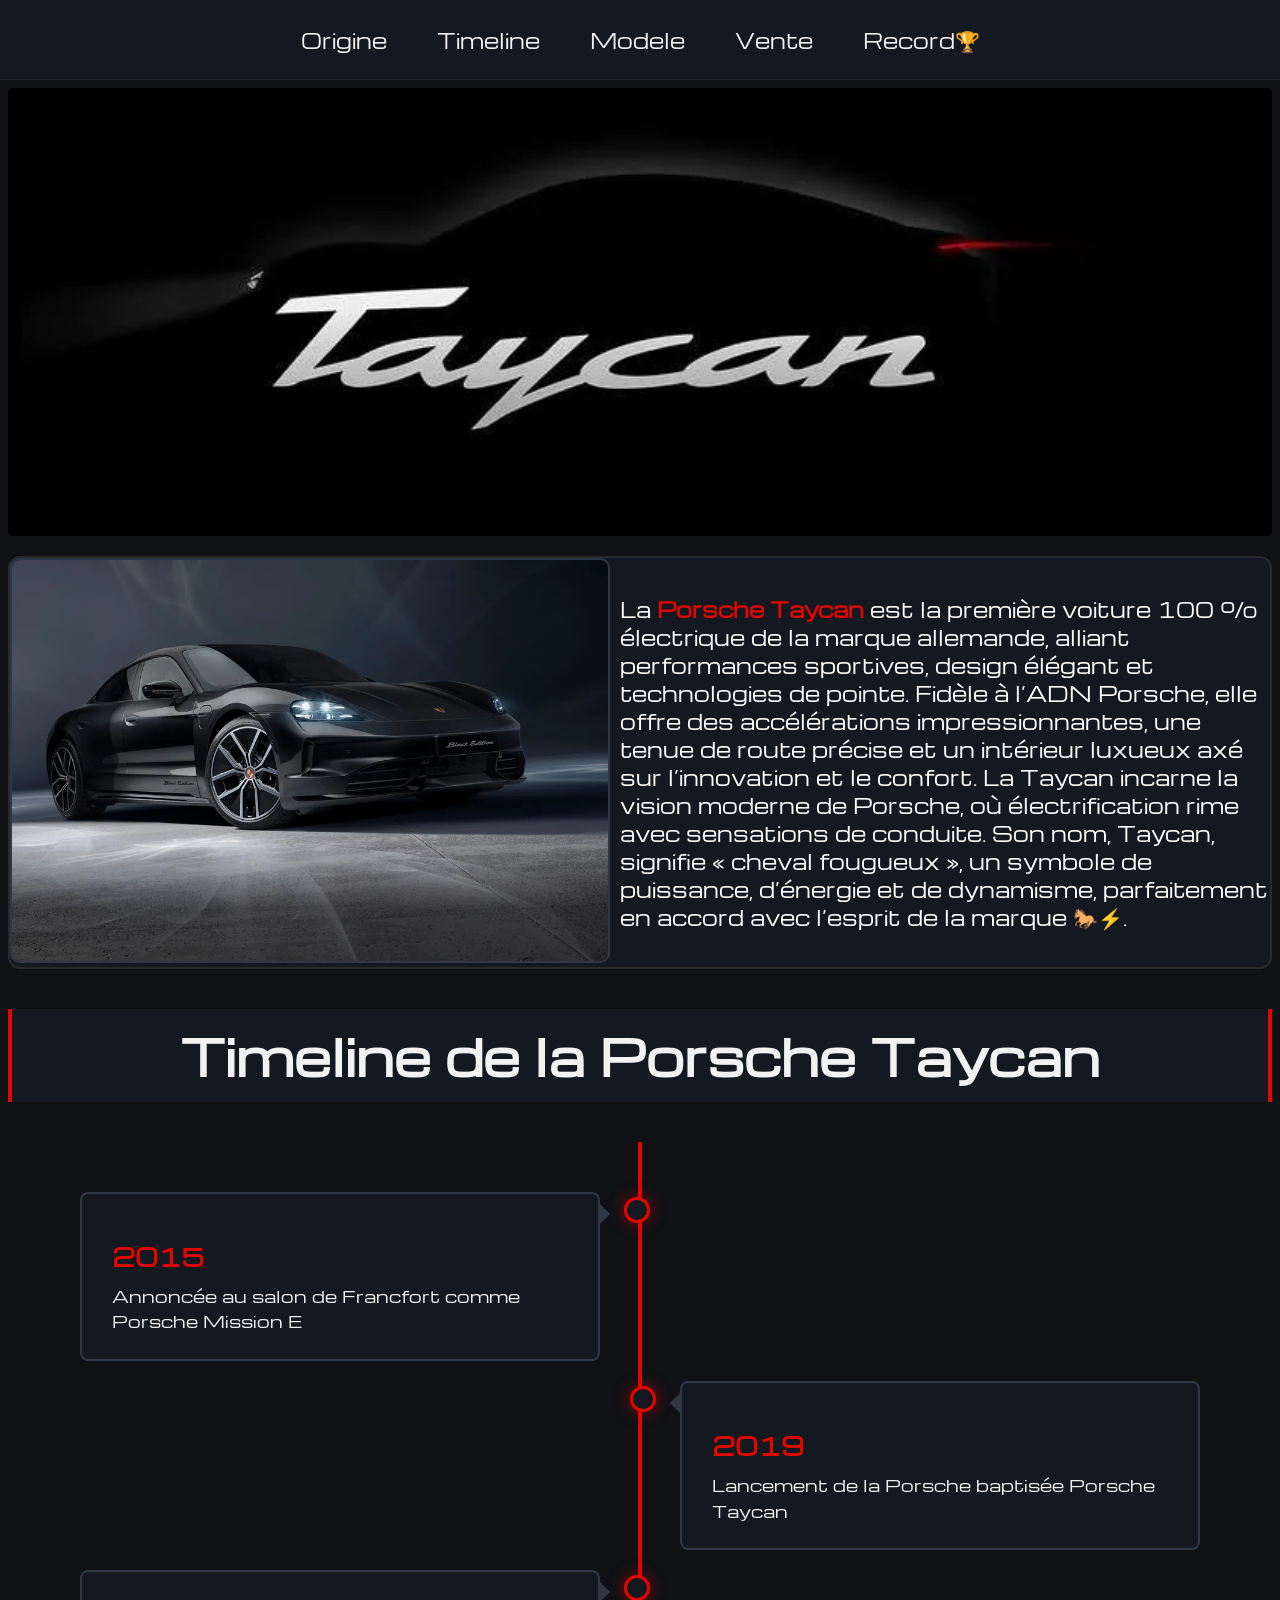
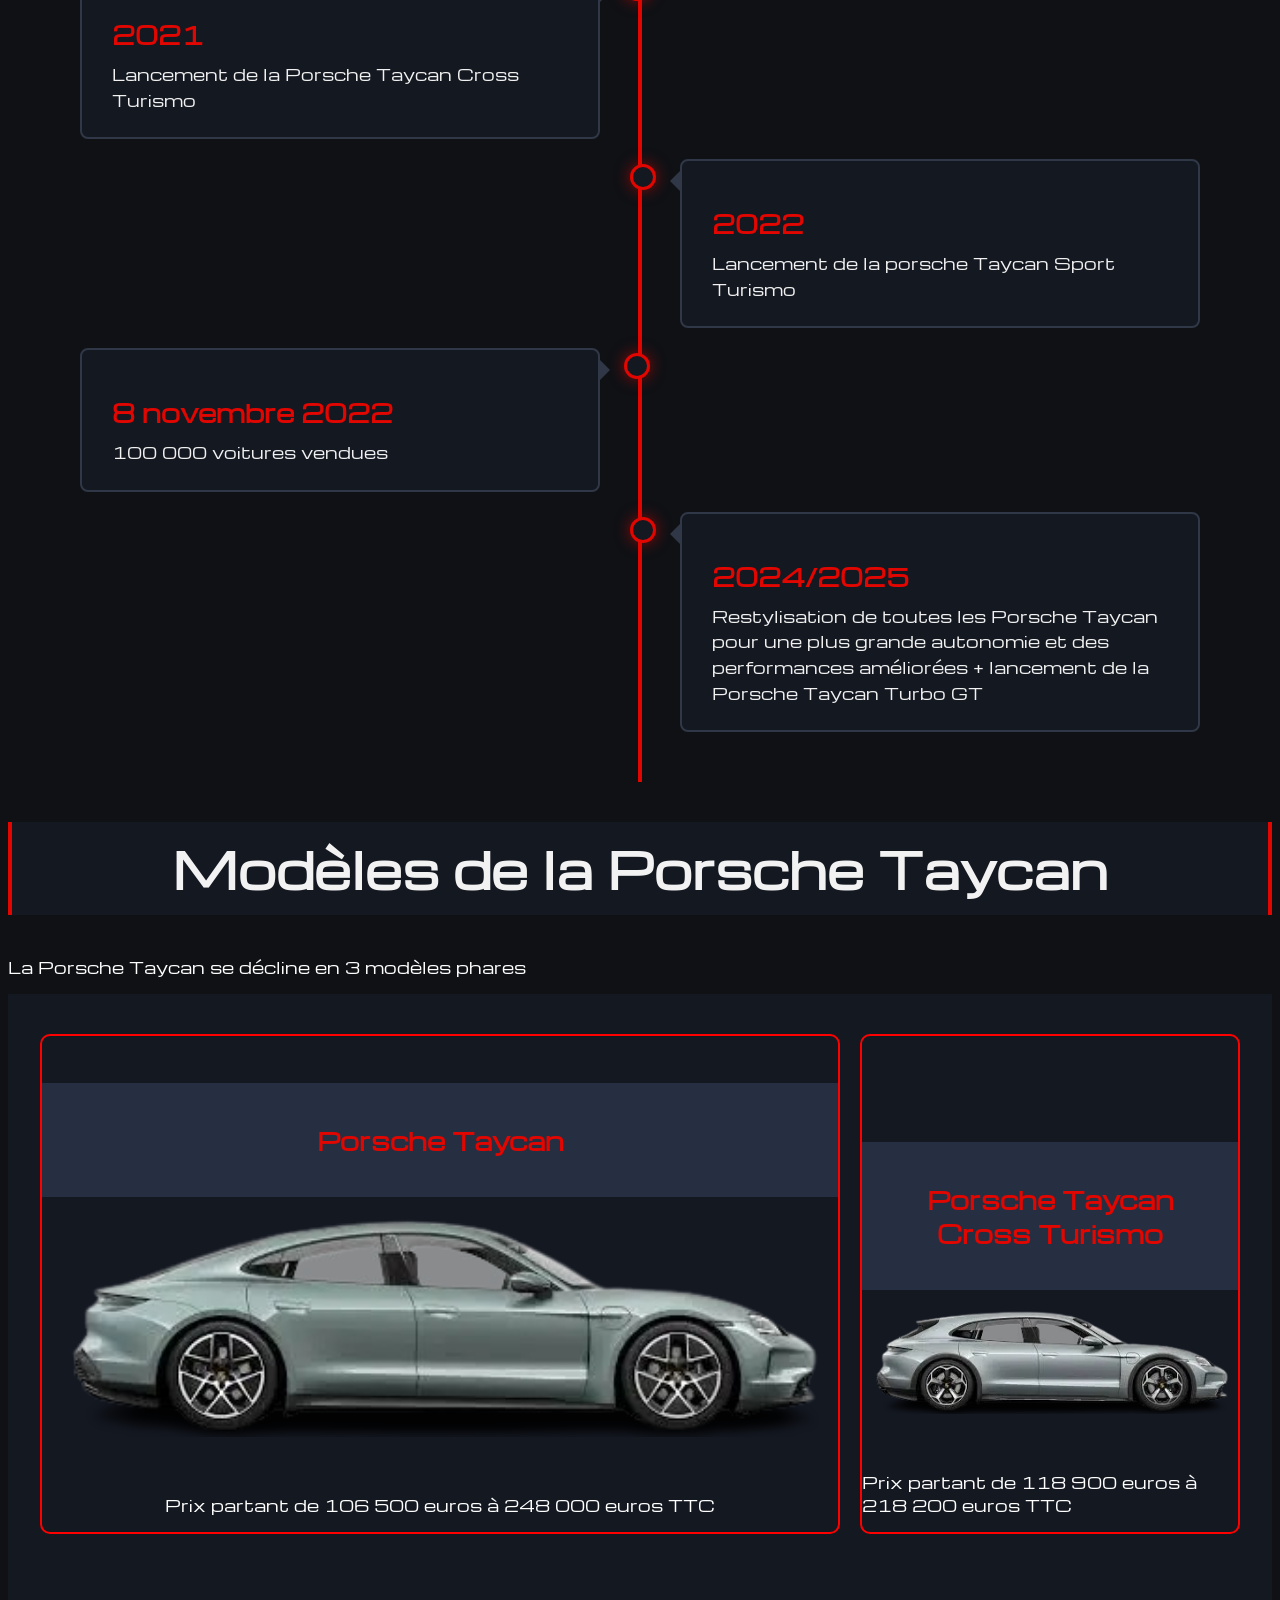
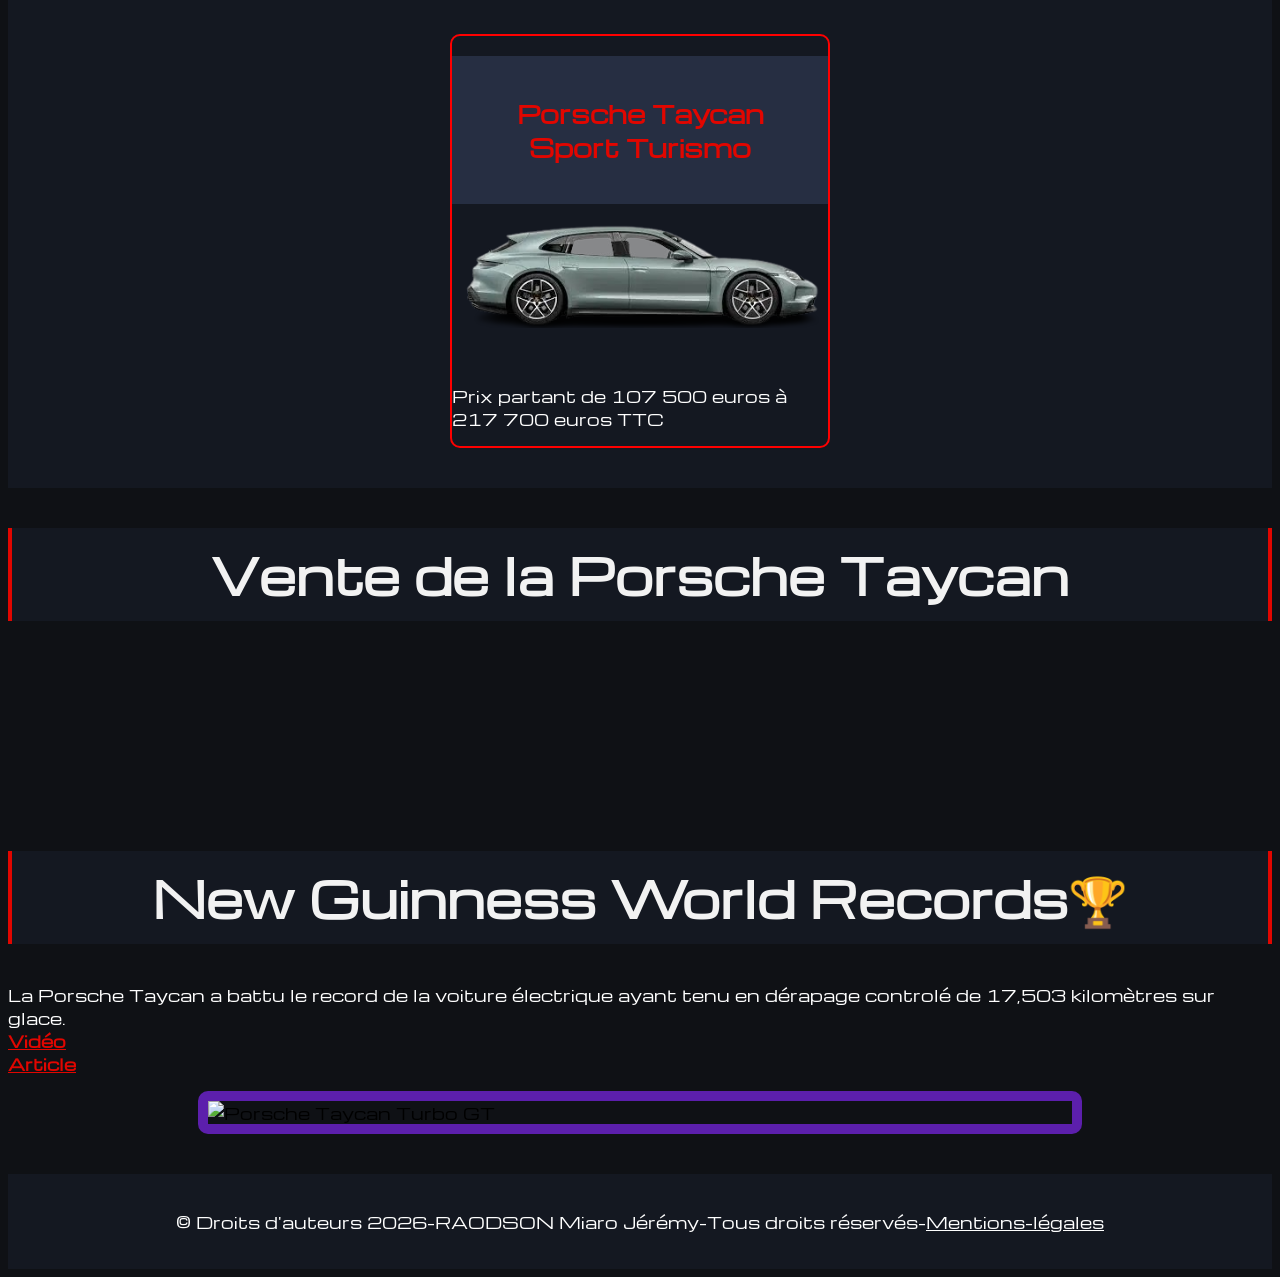
==== index.html @ 04454518 "Ajout index.html et dossiers" ====
<!DOCTYPE html>
<html lang="fr">
<head>
    <meta charset="UTF-8">
    <meta name="viewport" content="width=device-width, initial-scale=1.0">
    <link rel="preconnect" href="https://fonts.googleapis.com">
    <link rel="preconnect" href="https://fonts.gstatic.com" crossorigin>
    <link href="https://fonts.googleapis.com/css2?family=Michroma&display=swap" rel="stylesheet">
    <link rel="stylesheet" href="css/index.css">
    
    <title>Porsche Taycan</title>
</head>
<body>
    <nav>

        <ul>
            <li><a href="#histoire">Origine</a></li>
            <li><a href="#timeline-section">Timeline</a></li>
            <li><a href="#modeles-section" >Modele</a></li>
            <li><a href="#vente-section" > Vente</a></li>
            <li><a href="#records-section"> Record🏆</a></li> 
        </ul>
        <img src="img/menu.svg " class="menu-hamburger" alt="Menu hamburger">
    </nav>

    <header>
        
    </header>

    <section id="histoire">
        <div class="block">
            <div class="image-gauche">
                <img class="image" src="img/Black_edition.webp" alt="Porsche Taycan" title="Porsche Taycan Black Edition">

            </div>
            <div class="paragraphe-droite">
                <p class="paragraphe"> La <span class="taycan">Porsche Taycan</span> est la première voiture 100 % électrique de la marque allemande, alliant performances sportives, design élégant et technologies de pointe. Fidèle à l’ADN Porsche, elle offre des accélérations impressionnantes, une tenue de route précise et un intérieur luxueux axé sur l’innovation et le confort. La Taycan incarne la vision moderne de Porsche, où électrification rime avec sensations de conduite. Son nom, Taycan, signifie « cheval fougueux », un symbole de puissance, d’énergie et de dynamisme, parfaitement en accord avec l’esprit de la marque 🐎⚡.</p>
            </div>
        </div>
    </section>
    <section id="timeline-section">
        <h1 class="Timeline">Timeline de la Porsche Taycan</h1>
        
        <div class="timeline">
            <div class="container-gauche">
                <div class="content">
                    <h2>2015</h2>
                    <p> Annoncée au salon de Francfort comme Porsche Mission E </p>
                </div>
            </div>
            
            <div class="container-droite">
                <div class="content">
                    <h2>2019</h2>
                    <p>Lancement de la Porsche baptisée Porsche Taycan</p>
                </div>
            </div>
            
            <div class="container-gauche">
                <div class="content">
                    <h2>2021</h2>
                    <p>Lancement de la Porsche Taycan Cross Turismo</p>
                </div>
            </div>
            
            <div class="container-droite">
                <div class="content">
                    <h2>2022</h2>
                    <p>Lancement de la porsche Taycan Sport Turismo</p>
                </div>
            </div>
            
            <div class="container-gauche">
                <div class="content">
                    <h2>8 novembre 2022 </h2>
                    <p> 100 000 voitures vendues</p>
                </div>
            </div>
            
            <div class="container-droite">
                <div class="content">
                    <h2>2024/2025</h2>
                    <p> Restylisation de toutes les Porsche Taycan pour une plus grande autonomie et des performances améliorées + lancement de la Porsche Taycan Turbo GT</p>
                </div>
            </div>
            
            <div style="clear: both;"></div>
        
        </div>
    </section>

    <section id="modeles-section">
        <h1 class="Modele">Modèles de la Porsche Taycan</h1>
        <p class="voiture"> La Porsche Taycan se décline en 3 modèles phares</p>
        
        <div class="Modeles">
            <div class="Modeles-1">
                <div class="Titre-modeles">
                    <h2 class="sous-titre"> Porsche Taycan</h2>
                </div>
                
                <div class="Image-modeles">
                    <a href="https://www.porsche.com/france/models/taycan/taycan-models/taycan/" target="_blank"><img class="Image-modeles" src="img/berline.webp" alt="Porsche Taycan" title="Porsche Taycan" ></a>
                </div>
                <div class="paragraphe-modeles">
                    <p class="prix">  Prix  partant de 106 500 euros  à 248 000 euros  TTC</p>
                </div>
            </div>
            
            <div class="Modeles-2">
                <div class="Titre-modeles">
                    <h2 class="sous-titre"> Porsche Taycan Cross Turismo</h2>
                </div>
                <div class="Image-modeles">
                    <a href="https://www.porsche.com/france/models/taycan/taycan-cross-turismo-models/taycan-4-cross-turismo/" target="_blank"><img class="image-modeles" src="img/4s-cross-turismo.webp" alt="Porsche Taycan 4S Cross Turismo" title="Porsche Taycan 4S Cross Turismo"></a>
                </div>
                <div class="paragraphe-modeles">
                    <p class="prix"> Prix  partant de 118 900 euros à 218 200 euros TTC </p>
                </div>
            </div>
            <div class="Modeles-3">
                <div class="Titre-modeles">
                    <h2 class="sous-titre"> Porsche Taycan Sport Turismo</h2>  
                </div>
                <div class="Image-modeles">
                     <a href="https://www.porsche.com/france/models/taycan/taycan-sport-turismo-models/taycan-sport-turismo/" target="_blank"><img class="image-modeles" src="img/porsche-taycan-sport-turismo-.webp" alt="Porsche Taycan Sport Turismo" title="Porsche Taycan Sport Turismo"></a>
                    </div>
                    <div class="paragraphe-modeles">
                        <p class="prix">  Prix  partant de 107 500 euros à 217 700 euros TTC</p>
                    </div>
                </div>
            </div>
        </div>
    </section>
    
    <section id="vente-section">
        <h1 class="vente"> Vente de la Porsche Taycan</h1>
        <canvas id="barCanvas" aria-label="chart" role="img"></canvas>
        <script src="https://cdnjs.cloudflare.com/ajax/libs/Chart.js/3.7.1/chart.min.js"></script>
        <script src="js/taycan.js"></script>
    </section>


    <section id="records-section">
        <h1 class="record"> New Guinness World Records🏆</h1>
        <p class="exploit"> La Porsche Taycan a battu le record de la voiture électrique ayant tenu en dérapage controlé de 17,503 kilomètres sur glace. <br> <a class="video" href="https://www.youtube.com/watch?v=a9Fo43xPLoI" target="_blank">  Vidéo </a> <br> <a  class="article" href="https://newsroom.porsche.com/fr/ppdb/2025/01/17-kilometres-de-derapage-ininterrompu-sur-la-glace--un-nouvel-exploit-homologue-guinness-world-records-pour-le-porsche-taycan-38501.html" target="_blank">Article</a></p>
        <img class="GT" src="img/GT.gif" alt="Porsche Taycan Turbo GT" title="Porsche Taycan Turbo GT">

    </section>

    <script src="js/menu.js"></script>

    
    <footer>
        <p class="mentions">&copy; Droits d'auteurs 2026-RAODSON Miaro Jérémy-Tous droits réservés-<a class="legales" href="page/Mentions-legales.html">Mentions-légales</a></p>
    </footer>




        


    

   

  

    
    
        
        
    
    
    
</body>
</html>
---- css/index.css ----
*{
    
    padding: 0;
    list-style: none;
    text-decoration: none;
    box-sizing: border-box;
}

html{
    scroll-behavior: smooth;
}

body{
    background-color: #0F1115;
    font-family: 'Michroma', sans-serif;
    padding-top: 80px; 
}

nav{
    display: flex;
    position: fixed;
    width: 100%;
    flex-direction: row;
    justify-content: center;
    align-items: center;
    max-width: 100%;
    height: 80px;
    background-color:  #141821;
    border-bottom: 1px solid rgba(255, 255, 255, 0.06);
    top: 0;
    left: 0;
    z-index: 1000;
    /* 🎬 Animation */
    animation: slideDown 0.6s ease-out;
}

@keyframes slideDown {
    from {
        transform: translateY(-100%);
        opacity: 0;
    }
    to {
        transform: translateY(0);
        opacity: 1;
    }
}




nav ul{
    display: flex;
    flex-direction: row;
    gap: 50px;
}

nav ul li a{
    color:#F1F1F1;
    font-size: 20px;
    /* 🎬 Animation */
    position: relative;
    transition: color 0.3s ease;
}

/* Effet soulignement animé */
nav ul li a::after {
    content: '';
    position: absolute;
    bottom: -5px;
    left: 0;
    width: 0;
    height: 2px;
    background-color: #E10600;
    transition: width 0.3s ease;
}

nav ul li a:hover::after {
    width: 100%;
}

nav ul li a:hover {
    color: #E10600;
}



nav .menu-hamburger{
    display: none;
}

header{
    background-image: url(../img/taycan.webp);
    height: 35vw;
    max-width: 100%;
    width: 100%;
    background-repeat: no-repeat;
    background-position: center;
    background-size: cover;
    border-radius: 5px;
    /* 🎬 Animation */
    animation: zoomIn 1.2s ease-out;
}

@keyframes zoomIn {
    from {
        transform: scale(1.1);
        opacity: 0;
    }
    to {
        transform: scale(1);
        opacity: 1;
    }
}

.taycan{
    color: #E10600;
    font-weight: bold;
}

.block{
    display: flex;
    gap: 10px;
    justify-content: center;
    width: 100%;
    max-width: 100%;
    height: 50%;
    max-height: 75%;
    background-color: #141821;
    border: 2px solid #2a2a2a;
    border-radius: 12px;
    margin-top: 20px;
}

.image{
    display: block;
    width: 600px;
    height: 99%;
    border-radius: 10px;
    border: #303847 2px solid;
}

.paragraphe-droite{
    display: flex;
    flex-direction: column;
    justify-content: center;
}

.paragraphe{
    color :white;
    font-size: 20px;
    font-weight: 500;
}

.Timeline{
  display: flex;  
  background-color: #141821;
  color: #F2F2F2;
  padding: 12px 20px;
  border-left: 4px solid #E10600; 
  border-right: 4px solid #E10600;
  font-size:3rem;
  justify-content: center;
  margin-top: 40px;
  font-weight: bold;
}




.timeline {
    position: relative;
    max-width: 1200px;
    margin: 0 auto;
    padding: 40px 0;
}

.timeline::after {
    content: '';
    position: absolute;
    width: 4px;
    background-color: #E10600;
    top: 0;
    bottom: 0;
    left: 50%;
    margin-left: -2px;
    z-index: 1;
}


.container-gauche,
.container-droite {
    padding: 10px 40px;
    position: relative;
    width: 50%;
}

.container-gauche {
    float: left;
    clear: right;
}


.container-droite {
    float: right;
    clear: left;
}


.container-gauche::after,
.container-droite::after {
    content: '';
    position: absolute;
    width: 20px;
    height: 20px;
    background-color: #141821;
    border: 3px solid #E10600;
    top: 15px;
    border-radius: 50%;
    z-index: 2;
    box-shadow: 0 0 15px rgba(225, 6, 0, 0.6);
}


.container-gauche::after {
    right: -10px;
}


.container-droite::after {
    left: -10px;
}


.container-gauche::before {
    content: " ";
    height: 0;
    position: absolute;
    top: 22px;
    width: 0;
    z-index: 1;
    right: 30px;
    border-top: 10px solid #0F1115;
    border-bottom: 10px solid #0F1115;
    border-left: 10px solid #303847;
}


.container-droite::before {
    content: " ";
    height: 0;
    position: absolute;
    top: 22px;
    width: 0;
    z-index: 1;
    left: 30px;
    border-top: 10px solid #0F1115;
    border-bottom: 10px solid #0F1115;
    border-right: 10px solid #303847;
}


.content {
    padding: 25px 30px;
    background-color: #141821;
    position: relative;
    border-radius: 8px;
    border: 2px solid #303847;
     /* 🎬 Animation */
    opacity: 0;
    transform: translateX(-30px);
    animation: slideIn 0.6s ease forwards;
}

.container-droite .content {
    transform: translateX(30px); /* Vient de la droite */
}

@keyframes slideIn {
    to {
        opacity: 1;
        transform: translateX(0);
    }
}






.content:hover {
    border-color: #E10600;
    box-shadow: 0 0 20px rgba(225, 6, 0, 0.3);
}


.content h2 {
    color: #E10600;
    font-size: 1.5rem;
    margin-bottom: 10px;
    font-weight: bold;
}


.content p {
    color: #F1F1F1;
    font-size: 1rem;
    line-height: 1.6;
    margin: 0;
}


.container-gauche:hover::after,
.container-droite:hover::after {
    background-color: #E10600;
    width: 26px;
    height: 26px;
    top: 12px;
    box-shadow: 0 0 20px rgba(225, 6, 0, 0.9);
}


.container-gauche:hover::after {
    right: -13px;
}


.container-droite:hover::after {
    left: -13px;
}

.Modele{
    display: flex;  
    background-color: #141821;
    color: #F2F2F2;
    padding: 12px 20px;
    border-left: 4px solid #E10600; 
    border-right: 4px solid #E10600;
    font-size:3rem;
    justify-content: center;
    margin-top: 40px;
    font-weight: bold;

}

.voiture{
    color: white;
    font-size: 16px;
    font-weight: 400;
    margin-top: 20px;
}

.Modeles{
    display: flex;
    flex-direction: row;
    justify-content: space-around;
    background-color: #141821;
    gap: 20px;
    margin-top: 0px;
   
    
   


}


.Modeles-1,.Modeles-2, .Modeles-3{
    border: 2px solid red;
    width: 800px;
    height: 500px;
    border-radius: 10px;
    margin-top: 40px;
    margin-bottom: 40px;
    transition: all 0.3s ease;
    overflow: hidden;
    display: flex;
    flex-direction: column;
}


.Modeles-1:hover, 
.Modeles-2:hover, 
.Modeles-3:hover{
    transform: scale(1.05);  /* Agrandit de 5% */
    border-color: #E10600;   /* Bordure rouge */
    box-shadow: 0 0 30px rgba(225, 6, 0, 0.5);  /* Effet lumineux */
}

.Titre-modeles{
   margin-top: auto;
}

.sous-titre{
    background-color: #262e42;
    padding: 40px;
    text-align: center;
    color: #E10600;
    font-weight: bold;
    
}

.Images-modeles{
    display: flex;
    margin-top: 10px;
    width: 100%;
    justify-content: center;
    overflow: hidden; /* 🔧 Empêche le débordement */
    
    
    
    
}

.Images-modeles img,
.Image-modeles img {
    width: 100%; /* Prend toute la largeur du conteneur */
    height: auto; /* Garde les proportions */
    max-width: 100%; /* Ne dépasse jamais */
    object-fit: contain; /* Garde l'image entière visible */
    display: block; /* Enlève l'espace sous l'image */
}

.paragraphe-modeles{
    margin-top: 40px;
    display: flex;
    justify-content: center;
}

.prix{
    color: white;
    
    
}

.vente{
    display: flex;  
    background-color: #141821;
    color: #F2F2F2;
    padding: 12px 20px;
    border-left: 4px solid #E10600; 
    border-right: 4px solid #E10600;
    font-size:3rem;
    justify-content: center;
    margin-top: 40px;
    font-weight: bold;

}

canvas{
    display: block;
    max-width: 700px;
    margin: 0 auto;
    
    
    
}

.record{
    display: flex;  
    background-color: #141821;
    color: #F2F2F2;
    padding: 12px 20px;
    border-left: 4px solid #E10600; 
    border-right: 4px solid #E10600;
    font-size:3rem;
    justify-content: center;
    margin-top: 40px;
    font-weight: bold;
}

.exploit{
    color: white;
    font-size: 16px;
    font-weight: 400;
    margin-top: 20px;
   
}

.video,.article{
    color: #E10600;
    font-weight: bold;
    text-decoration: underline;
    
}

.GT{
    display: block;
    border: 10px solid #5c1fac;
    border-radius: 10px;
    max-width: 70%;
    margin: 0 auto;
    /* 🎬 Animation */
    animation: pulse 2s infinite;
}

@keyframes pulse {
    0%, 100% {
        box-shadow: 0 0 20px rgba(92, 31, 172, 0.4);
    }
    50% {
        box-shadow: 0 0 40px rgba(92, 31, 172, 0.8);
    }
}
    





footer{
    display: flex;
    width: 100%;
    background-color: #141821;
    color: white;
    padding: 20px;
    box-sizing: border-box;
    margin-top: 40px;
    justify-content: center;
    


}


a.legales{
    color:white;
    text-decoration: underline;
   


}

@media screen  and (max-width: 1345px){
    .Modeles{
        flex-wrap: wrap;
        justify-content: center;
    }

    .Modules-1, .Modeles-2, .Modeles-3{
        width: 30%;
        min-width: 300px;
        height: auto;
    }

    .Images-modeles img{
        width: 100%;
        height: auto;
    }
}
    








@media screen and (max-width: 900px) {
    header{
        height: 250px;
    }

    .Timeline , .Modele , .vente, .record{
        font-size: 2.5rem;
    }

    
    .content h2 {
        font-size: 1.2rem;
    }
    
    .content p {
        font-size: 0.9rem;
    }

    .block{
        padding:15px;
    }
    .Modele{
        flex-wrap: wrap;
    }

    .Modeles-1, .Modeles-2, .Modeles-3{
        width: 45%;
        max-width: 600px;
        height: auto;
    }
}


@media screen and  (max-width: 819px){
    
    body{
        padding-top: 60px;
    }
    nav{
        padding: 10px 20px;
        justify-content: space-between;
        height: 60px;
    }
    nav .menu-hamburger{
    display: block;
    width: 40px;
    height: 40px;
    cursor: pointer;
    z-index: 1001; 
    order: 2;
    }

    nav ul{
        order: 1;
        position: fixed;
        top: 0;
        left: 0;
        background-color: #141821;
        width: 100%;
        flex-direction: column;
        height: 100vh;
        justify-content: center;
        align-items: center;
        margin-left: 100%;
        transition: margin-left 0.5s ease;
        gap:0;
        
    }

    nav ul.mobile-menu{
        margin-left: 0;
    }

    nav ul li{
        margin: 25px 0;
    }

    nav ul li a{
        font-size: 24px;
    }

    header{
        height: 200px;
    }

    .Timeline, .Modele, .vente, .record{
        font-size: 2rem;
    }

    .block{
        flex-direction: column;

    }

    .image{
        width: 100%;
        height: auto;
    }

    .Modeles{
        flex-direction:column;
        align-items: center;
    }

    .Modeles-1, .Modeles-2, .Modeles-3{
        width: 90%;
        height: auto;
    }

    canvas{
        max-width: 100%;
        margin-left: auto;
        margin-right: auto;
    }

    .GT{
        margin-left: 5%;
        margin-right: 5%;
    }


}







/* Mobile */
@media screen and (max-width: 600px) {

    body{
        padding-top:60px;
    }

    nav{
        height: 60px;
    }

    header{
        height: 180px;
        border-radius:0;
    }

    .Timeline, .Modele, .vente, .record{
        font-size:1.5rem;
        padding: 8px 15px;
    }
    /* Placer la timeline à gauche */
    .timeline::after {
        left: 31px;
    }
    
    
    .container-gauche,
    .container-droite {
        width: 100%;
        padding-left: 70px;
        padding-right: 25px;
        float: none;
    }
    
    
    .container-gauche::before,
    .container-droite::before {
        left: 60px;
        right: auto;
        border-top: 10px solid #0F1115;
        border-bottom: 10px solid #0F1115;
        border-left: 0;
        border-right: 10px solid #303847;
    }
    
    
    .container-gauche::after,
    .container-droite::after {
        left: 21px;
        right: auto;
    }
    
    .content h2 {
        font-size: 1.1rem;
    }
    
    .content p {
        font-size: 0.85rem;
    }
}

section{
    opacity:0;
    transform: translateY(30px);
    animation: fadeInUp 0.8s ease forwards;
}

@keyframes fadeInUp{
    to{
        opacity: 1;
        transform: translateY(0);
    }
}

/* Délais pour un effet en cascade */
#histoire { animation-delay: 0.1s; }
#timeline-section { animation-delay: 0.2s; }
#modeles-section { animation-delay: 0.3s; }
#vente-section { animation-delay: 0.4s; }
#records-section { animation-delay: 0.5s; }
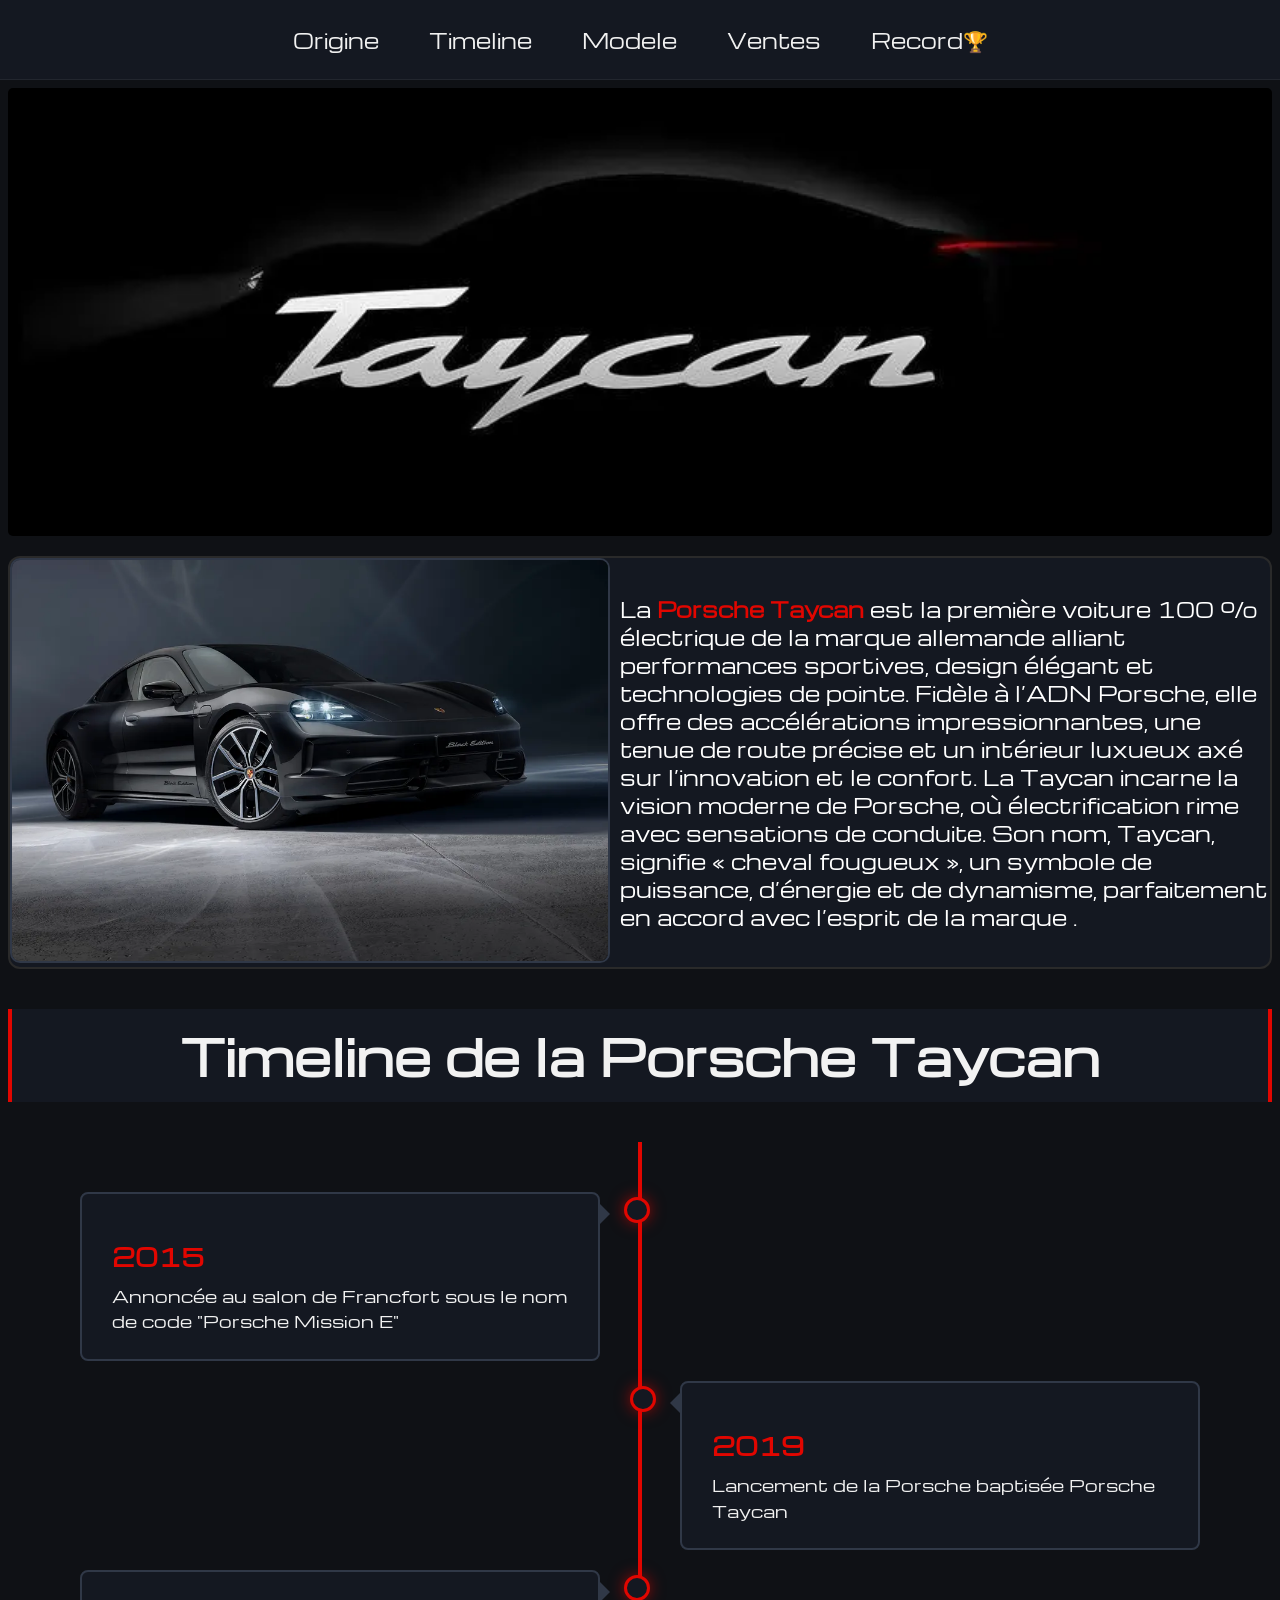
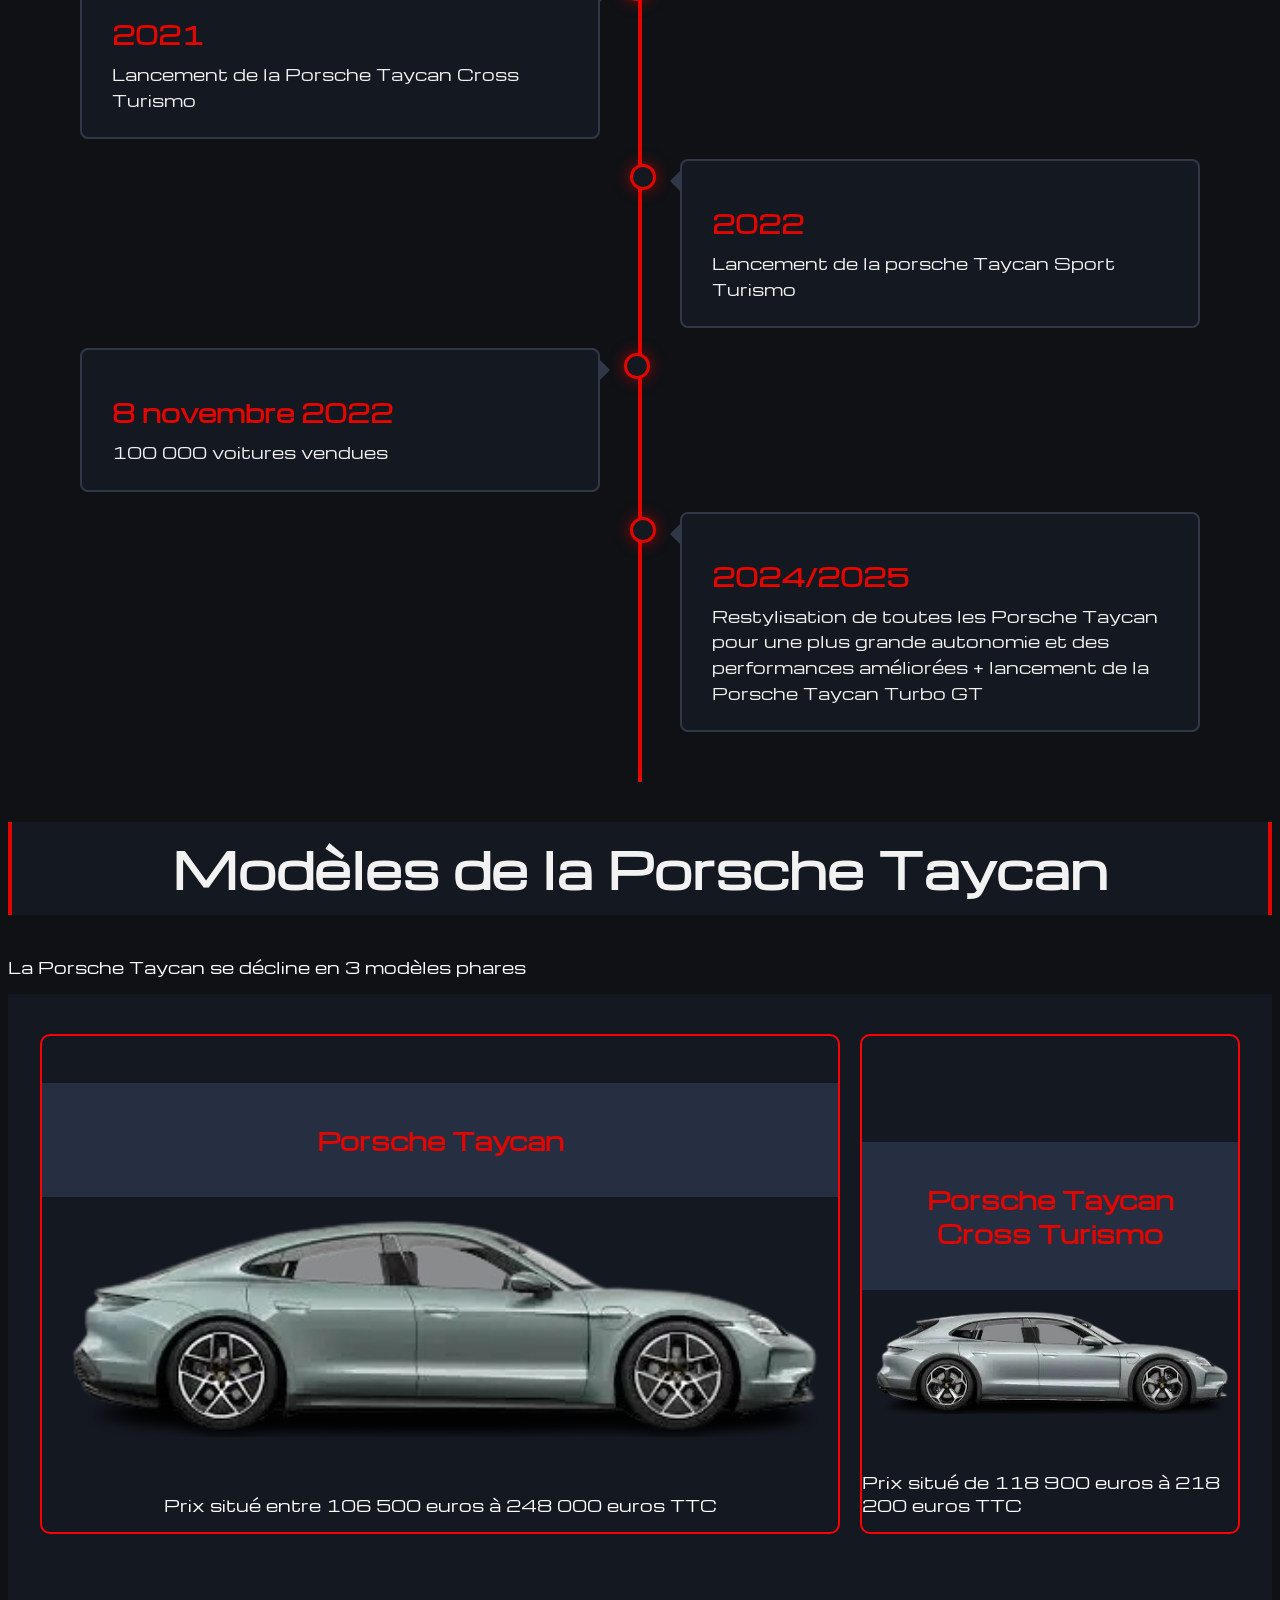
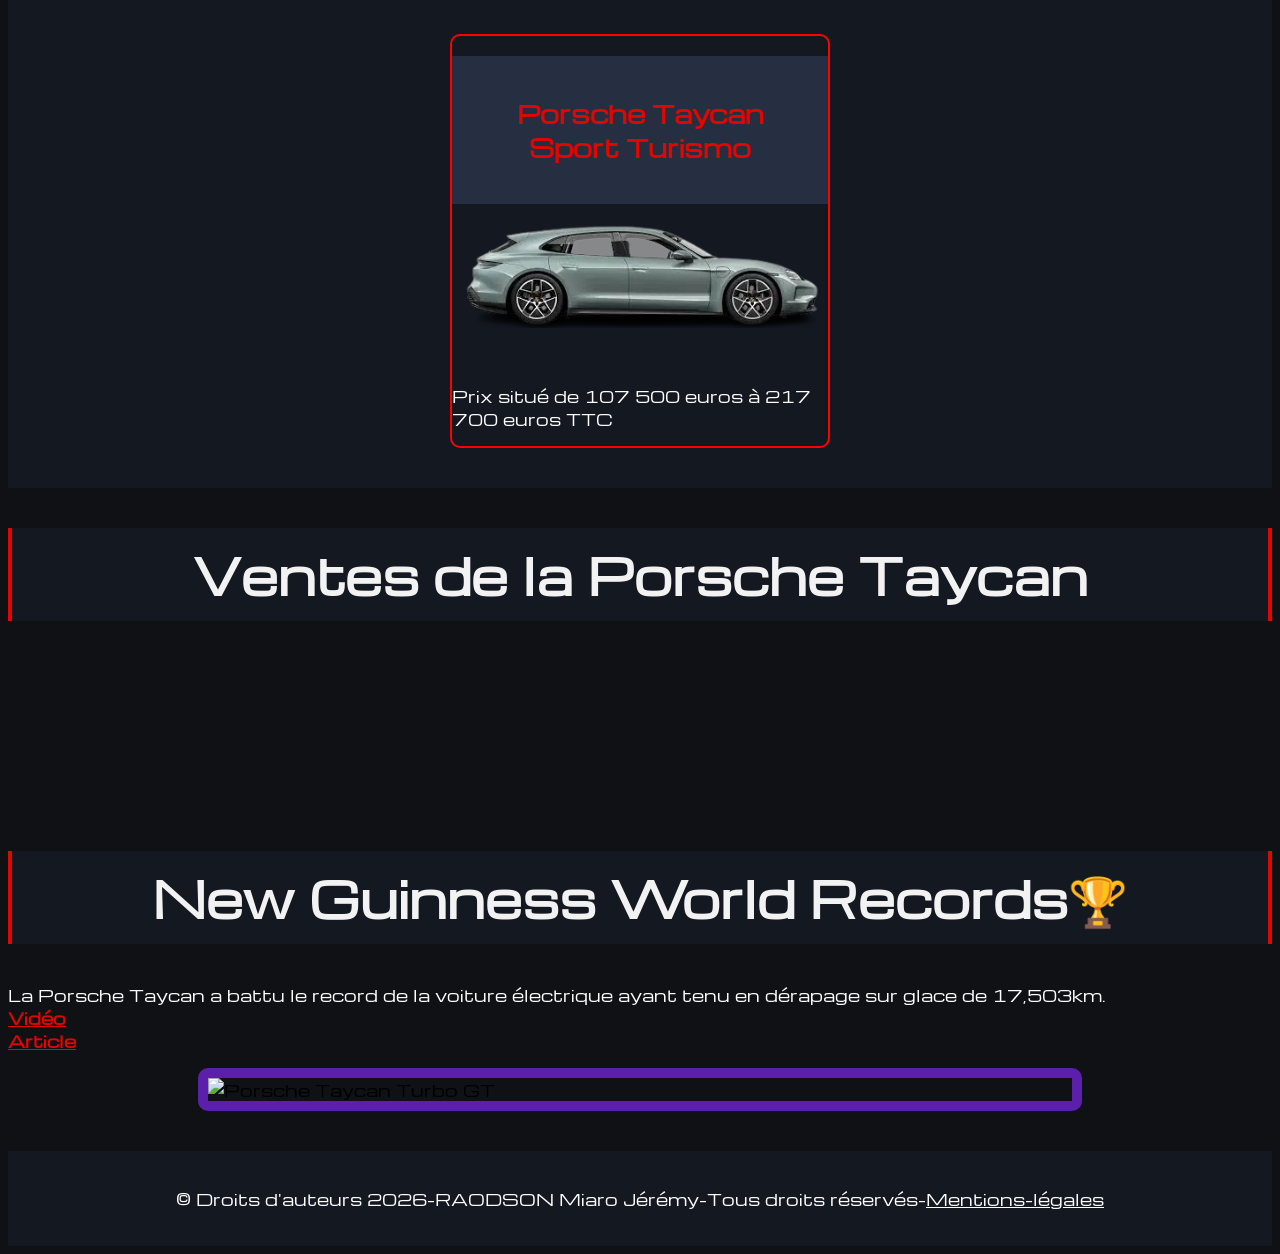
==== commit b2570d69: "modification du fichier index.html" ====
--- a/index.html
+++ b/index.html
@@ -17,7 +17,7 @@
             <li><a href="#histoire">Origine</a></li>
             <li><a href="#timeline-section">Timeline</a></li>
             <li><a href="#modeles-section" >Modele</a></li>
-            <li><a href="#vente-section" > Vente</a></li>
+            <li><a href="#vente-section" > Ventes</a></li>
             <li><a href="#records-section"> Record🏆</a></li> 
         </ul>
         <img src="img/menu.svg " class="menu-hamburger" alt="Menu hamburger">
@@ -34,7 +34,7 @@
 
             </div>
             <div class="paragraphe-droite">
-                <p class="paragraphe"> La <span class="taycan">Porsche Taycan</span> est la première voiture 100 % électrique de la marque allemande, alliant performances sportives, design élégant et technologies de pointe. Fidèle à l’ADN Porsche, elle offre des accélérations impressionnantes, une tenue de route précise et un intérieur luxueux axé sur l’innovation et le confort. La Taycan incarne la vision moderne de Porsche, où électrification rime avec sensations de conduite. Son nom, Taycan, signifie « cheval fougueux », un symbole de puissance, d’énergie et de dynamisme, parfaitement en accord avec l’esprit de la marque 🐎⚡.</p>
+                <p class="paragraphe"> La <span class="taycan">Porsche Taycan</span> est la première voiture 100 % électrique de la marque allemande alliant performances sportives, design élégant et technologies de pointe. Fidèle à l’ADN Porsche, elle offre des accélérations impressionnantes, une tenue de route précise et un intérieur luxueux axé sur l’innovation et le confort. La Taycan incarne la vision moderne de Porsche, où électrification rime avec sensations de conduite. Son nom, Taycan, signifie « cheval fougueux », un symbole de puissance, d’énergie et de dynamisme, parfaitement en accord avec l’esprit de la marque .</p>
             </div>
         </div>
     </section>
@@ -45,7 +45,7 @@
             <div class="container-gauche">
                 <div class="content">
                     <h2>2015</h2>
-                    <p> Annoncée au salon de Francfort comme Porsche Mission E </p>
+                    <p> Annoncée au salon de Francfort sous le nom de code  "Porsche Mission E" </p>
                 </div>
             </div>
             
@@ -103,7 +103,7 @@
                     <a href="https://www.porsche.com/france/models/taycan/taycan-models/taycan/" target="_blank"><img class="Image-modeles" src="img/berline.webp" alt="Porsche Taycan" title="Porsche Taycan" ></a>
                 </div>
                 <div class="paragraphe-modeles">
-                    <p class="prix">  Prix  partant de 106 500 euros  à 248 000 euros  TTC</p>
+                    <p class="prix">  Prix situé  entre 106 500 euros  à 248 000 euros  TTC</p>
                 </div>
             </div>
             
@@ -115,7 +115,7 @@
                     <a href="https://www.porsche.com/france/models/taycan/taycan-cross-turismo-models/taycan-4-cross-turismo/" target="_blank"><img class="image-modeles" src="img/4s-cross-turismo.webp" alt="Porsche Taycan 4S Cross Turismo" title="Porsche Taycan 4S Cross Turismo"></a>
                 </div>
                 <div class="paragraphe-modeles">
-                    <p class="prix"> Prix  partant de 118 900 euros à 218 200 euros TTC </p>
+                    <p class="prix"> Prix situé de 118 900 euros à 218 200 euros TTC </p>
                 </div>
             </div>
             <div class="Modeles-3">
@@ -126,7 +126,7 @@
                      <a href="https://www.porsche.com/france/models/taycan/taycan-sport-turismo-models/taycan-sport-turismo/" target="_blank"><img class="image-modeles" src="img/porsche-taycan-sport-turismo-.webp" alt="Porsche Taycan Sport Turismo" title="Porsche Taycan Sport Turismo"></a>
                     </div>
                     <div class="paragraphe-modeles">
-                        <p class="prix">  Prix  partant de 107 500 euros à 217 700 euros TTC</p>
+                        <p class="prix">  Prix situé de 107 500 euros à 217 700 euros TTC</p>
                     </div>
                 </div>
             </div>
@@ -134,7 +134,7 @@
     </section>
     
     <section id="vente-section">
-        <h1 class="vente"> Vente de la Porsche Taycan</h1>
+        <h1 class="vente"> Ventes de la Porsche Taycan</h1>
         <canvas id="barCanvas" aria-label="chart" role="img"></canvas>
         <script src="https://cdnjs.cloudflare.com/ajax/libs/Chart.js/3.7.1/chart.min.js"></script>
         <script src="js/taycan.js"></script>
@@ -143,7 +143,7 @@
 
     <section id="records-section">
         <h1 class="record"> New Guinness World Records🏆</h1>
-        <p class="exploit"> La Porsche Taycan a battu le record de la voiture électrique ayant tenu en dérapage controlé de 17,503 kilomètres sur glace. <br> <a class="video" href="https://www.youtube.com/watch?v=a9Fo43xPLoI" target="_blank">  Vidéo </a> <br> <a  class="article" href="https://newsroom.porsche.com/fr/ppdb/2025/01/17-kilometres-de-derapage-ininterrompu-sur-la-glace--un-nouvel-exploit-homologue-guinness-world-records-pour-le-porsche-taycan-38501.html" target="_blank">Article</a></p>
+        <p class="exploit"> La Porsche Taycan a battu le record de la voiture électrique ayant tenu en dérapage sur glace de 17,503km. <br> <a class="video" href="https://www.youtube.com/watch?v=a9Fo43xPLoI" target="_blank">  Vidéo </a> <br> <a  class="article" href="https://newsroom.porsche.com/fr/ppdb/2025/01/17-kilometres-de-derapage-ininterrompu-sur-la-glace--un-nouvel-exploit-homologue-guinness-world-records-pour-le-porsche-taycan-38501.html" target="_blank">Article</a></p>
         <img class="GT" src="img/GT.gif" alt="Porsche Taycan Turbo GT" title="Porsche Taycan Turbo GT">
 
     </section>
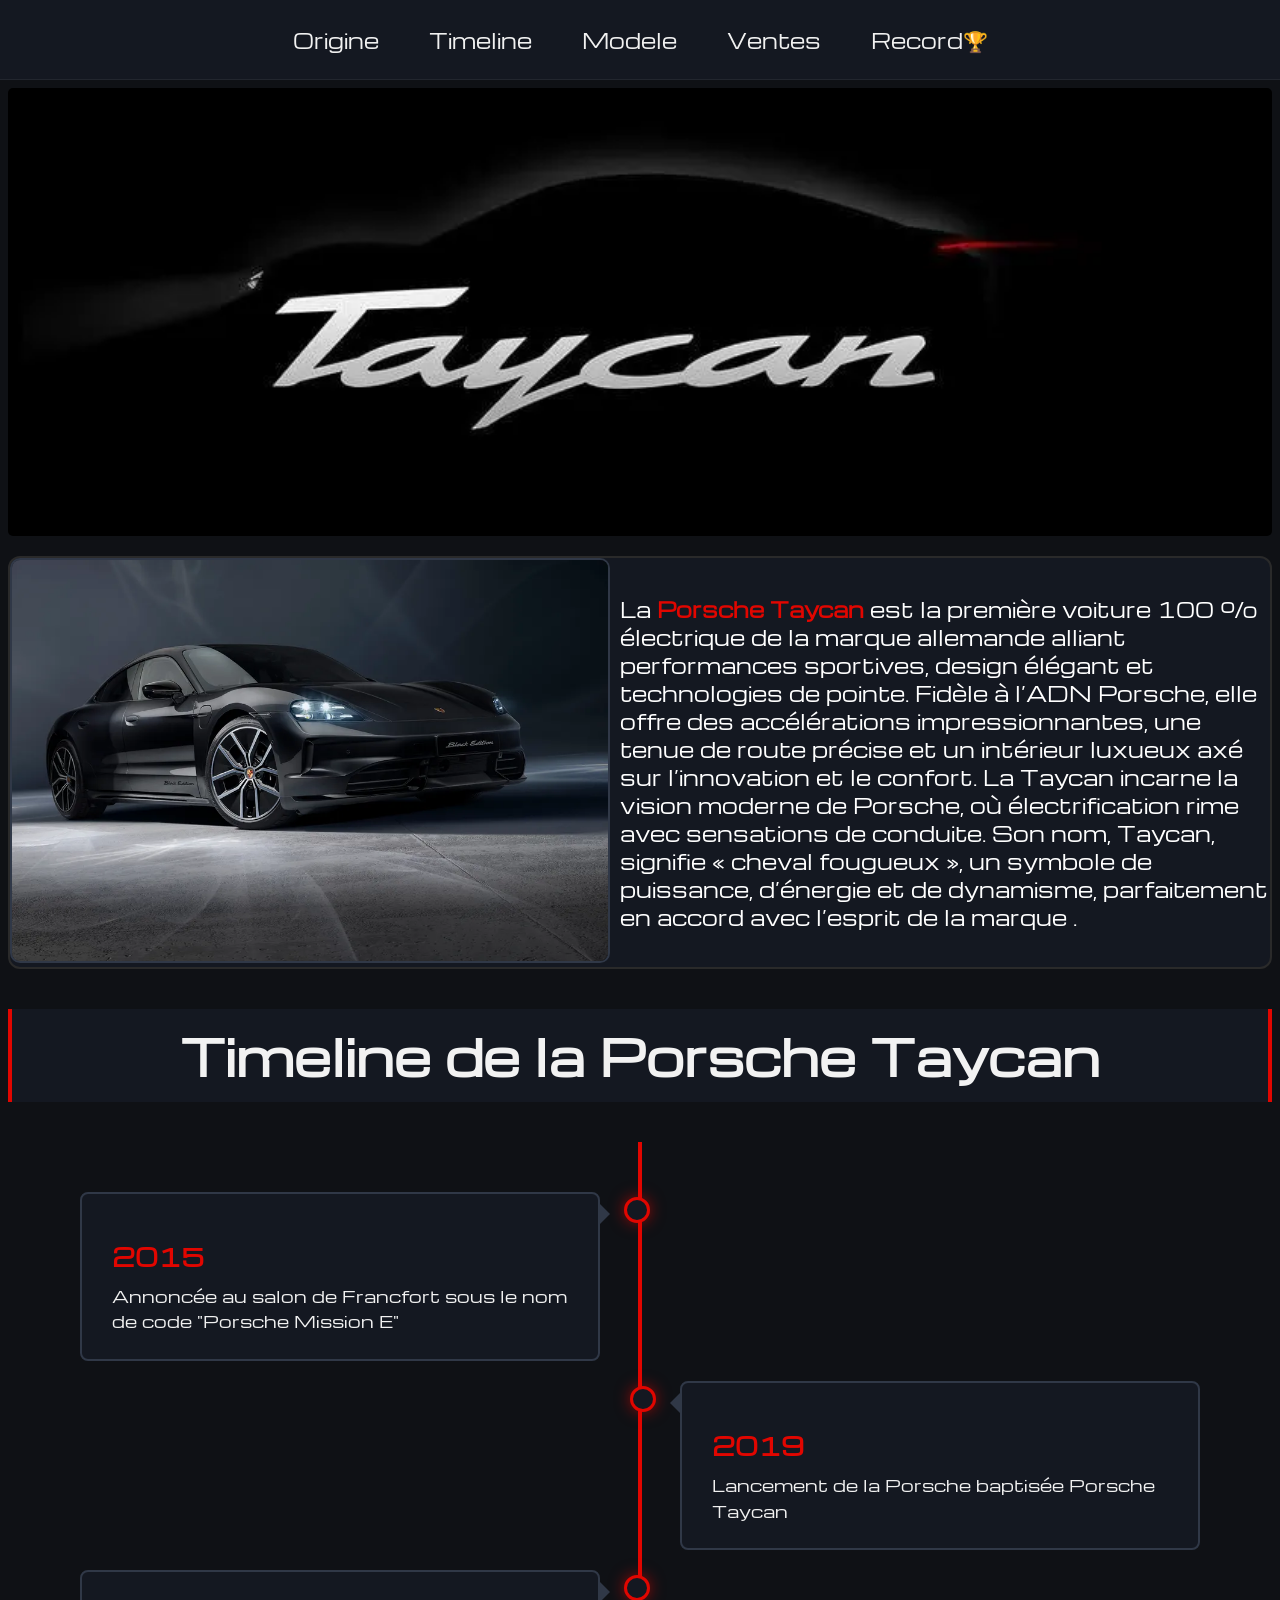
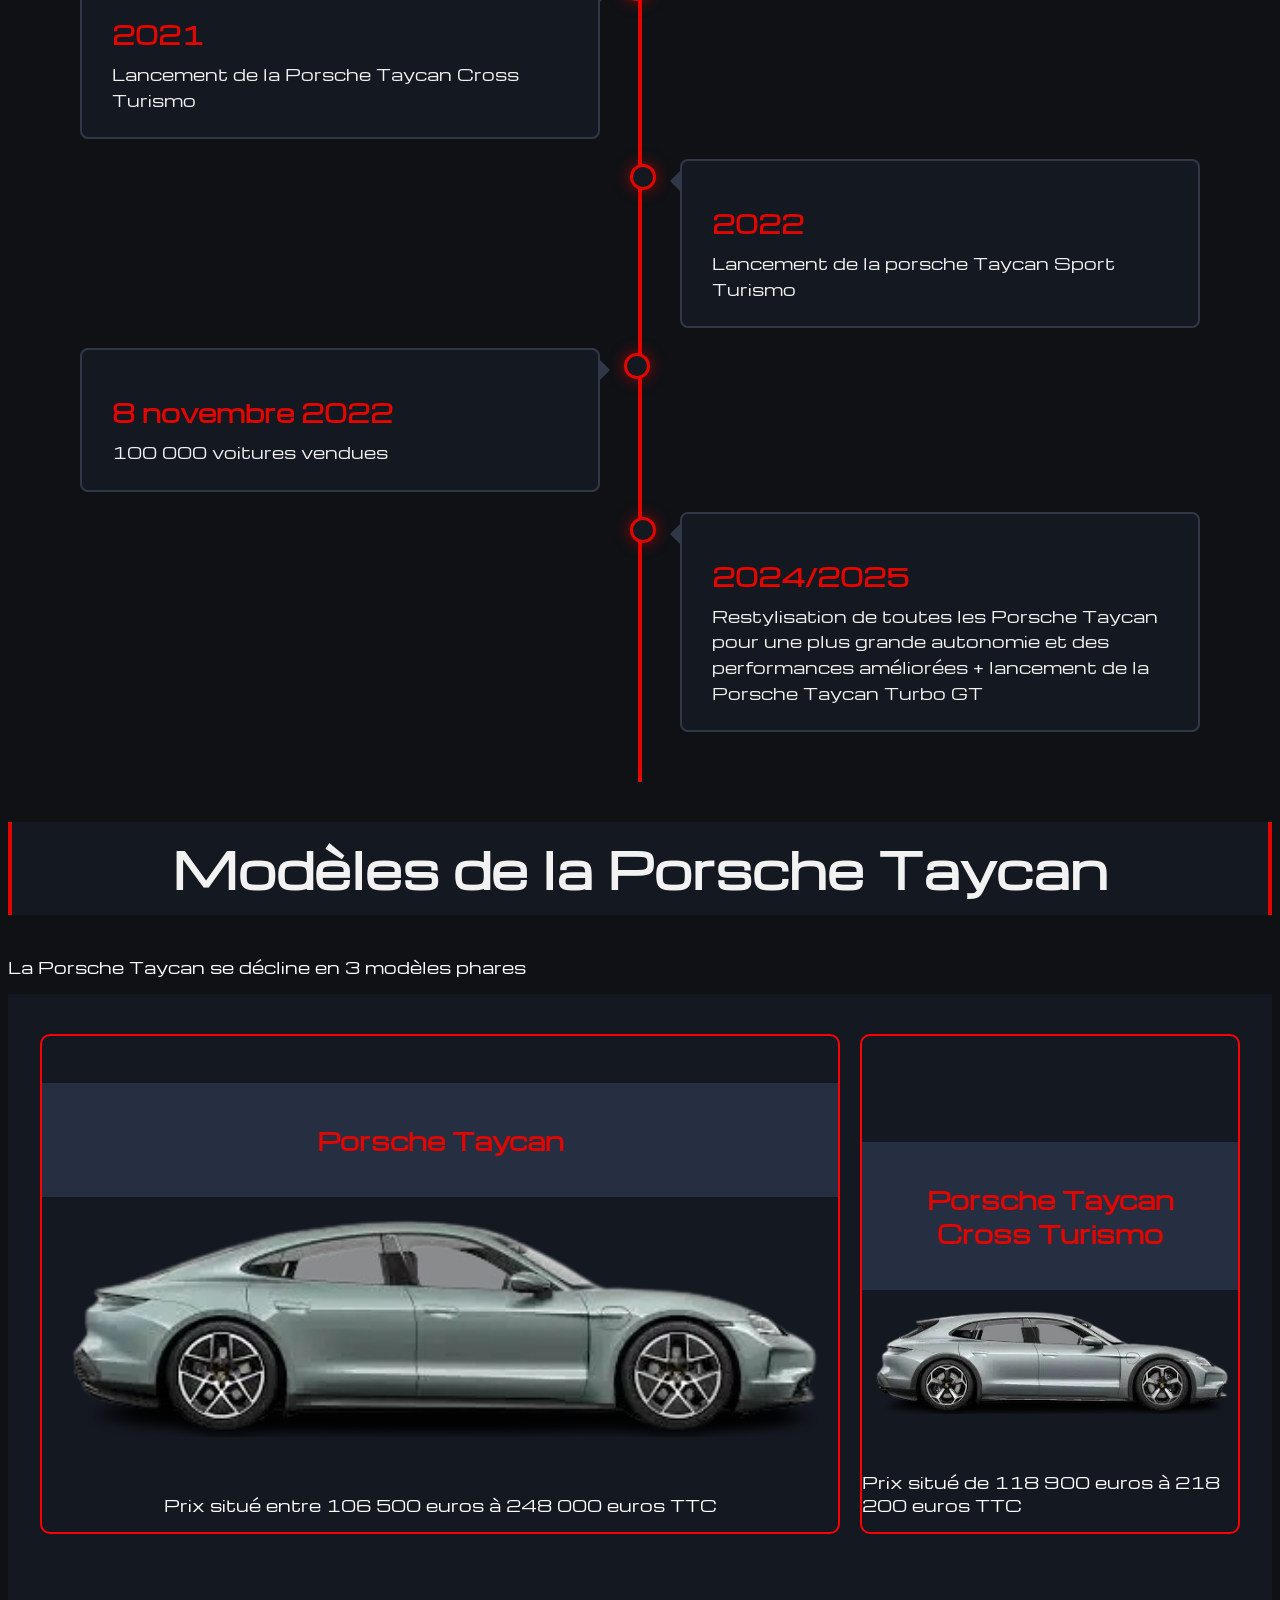
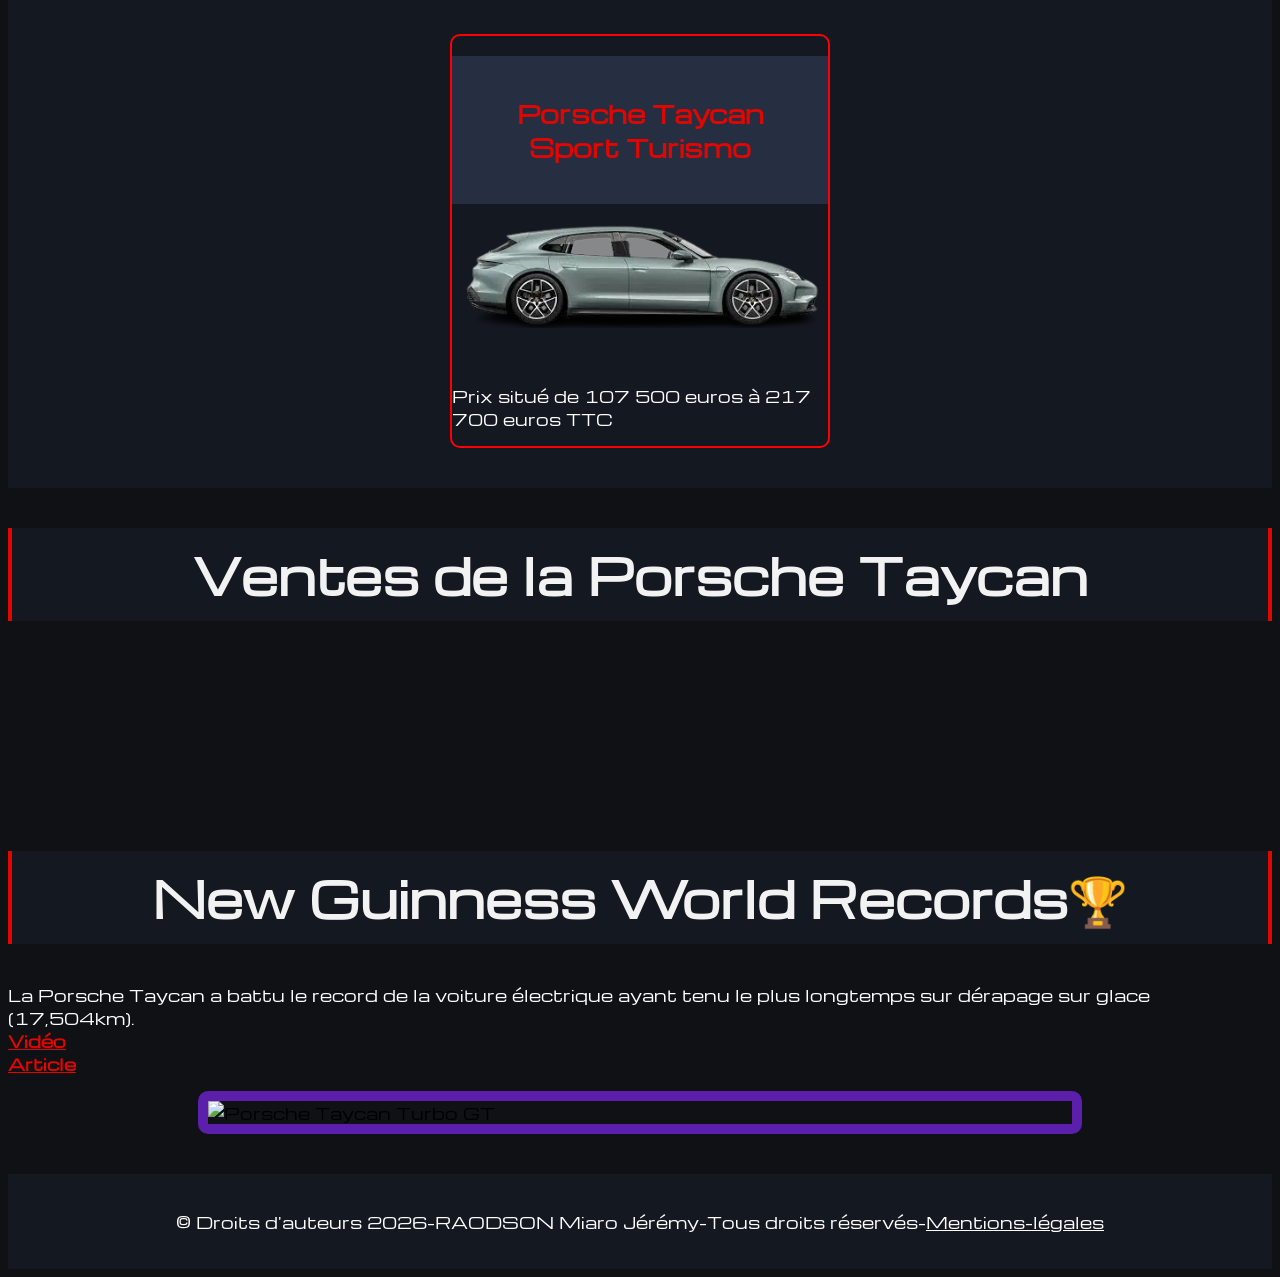
==== commit 3c0c3d3c: "modification du fichier index.html" ====
--- a/index.html
+++ b/index.html
@@ -143,7 +143,7 @@
 
     <section id="records-section">
         <h1 class="record"> New Guinness World Records🏆</h1>
-        <p class="exploit"> La Porsche Taycan a battu le record de la voiture électrique ayant tenu en dérapage sur glace de 17,503km. <br> <a class="video" href="https://www.youtube.com/watch?v=a9Fo43xPLoI" target="_blank">  Vidéo </a> <br> <a  class="article" href="https://newsroom.porsche.com/fr/ppdb/2025/01/17-kilometres-de-derapage-ininterrompu-sur-la-glace--un-nouvel-exploit-homologue-guinness-world-records-pour-le-porsche-taycan-38501.html" target="_blank">Article</a></p>
+        <p class="exploit"> La Porsche Taycan a battu le record de la voiture électrique ayant tenu le plus longtemps sur dérapage sur glace (17,504km). <br> <a class="video" href="https://www.youtube.com/watch?v=a9Fo43xPLoI" target="_blank">  Vidéo </a> <br> <a  class="article" href="https://newsroom.porsche.com/fr/ppdb/2025/01/17-kilometres-de-derapage-ininterrompu-sur-la-glace--un-nouvel-exploit-homologue-guinness-world-records-pour-le-porsche-taycan-38501.html" target="_blank">Article</a></p>
         <img class="GT" src="img/GT.gif" alt="Porsche Taycan Turbo GT" title="Porsche Taycan Turbo GT">
 
     </section>
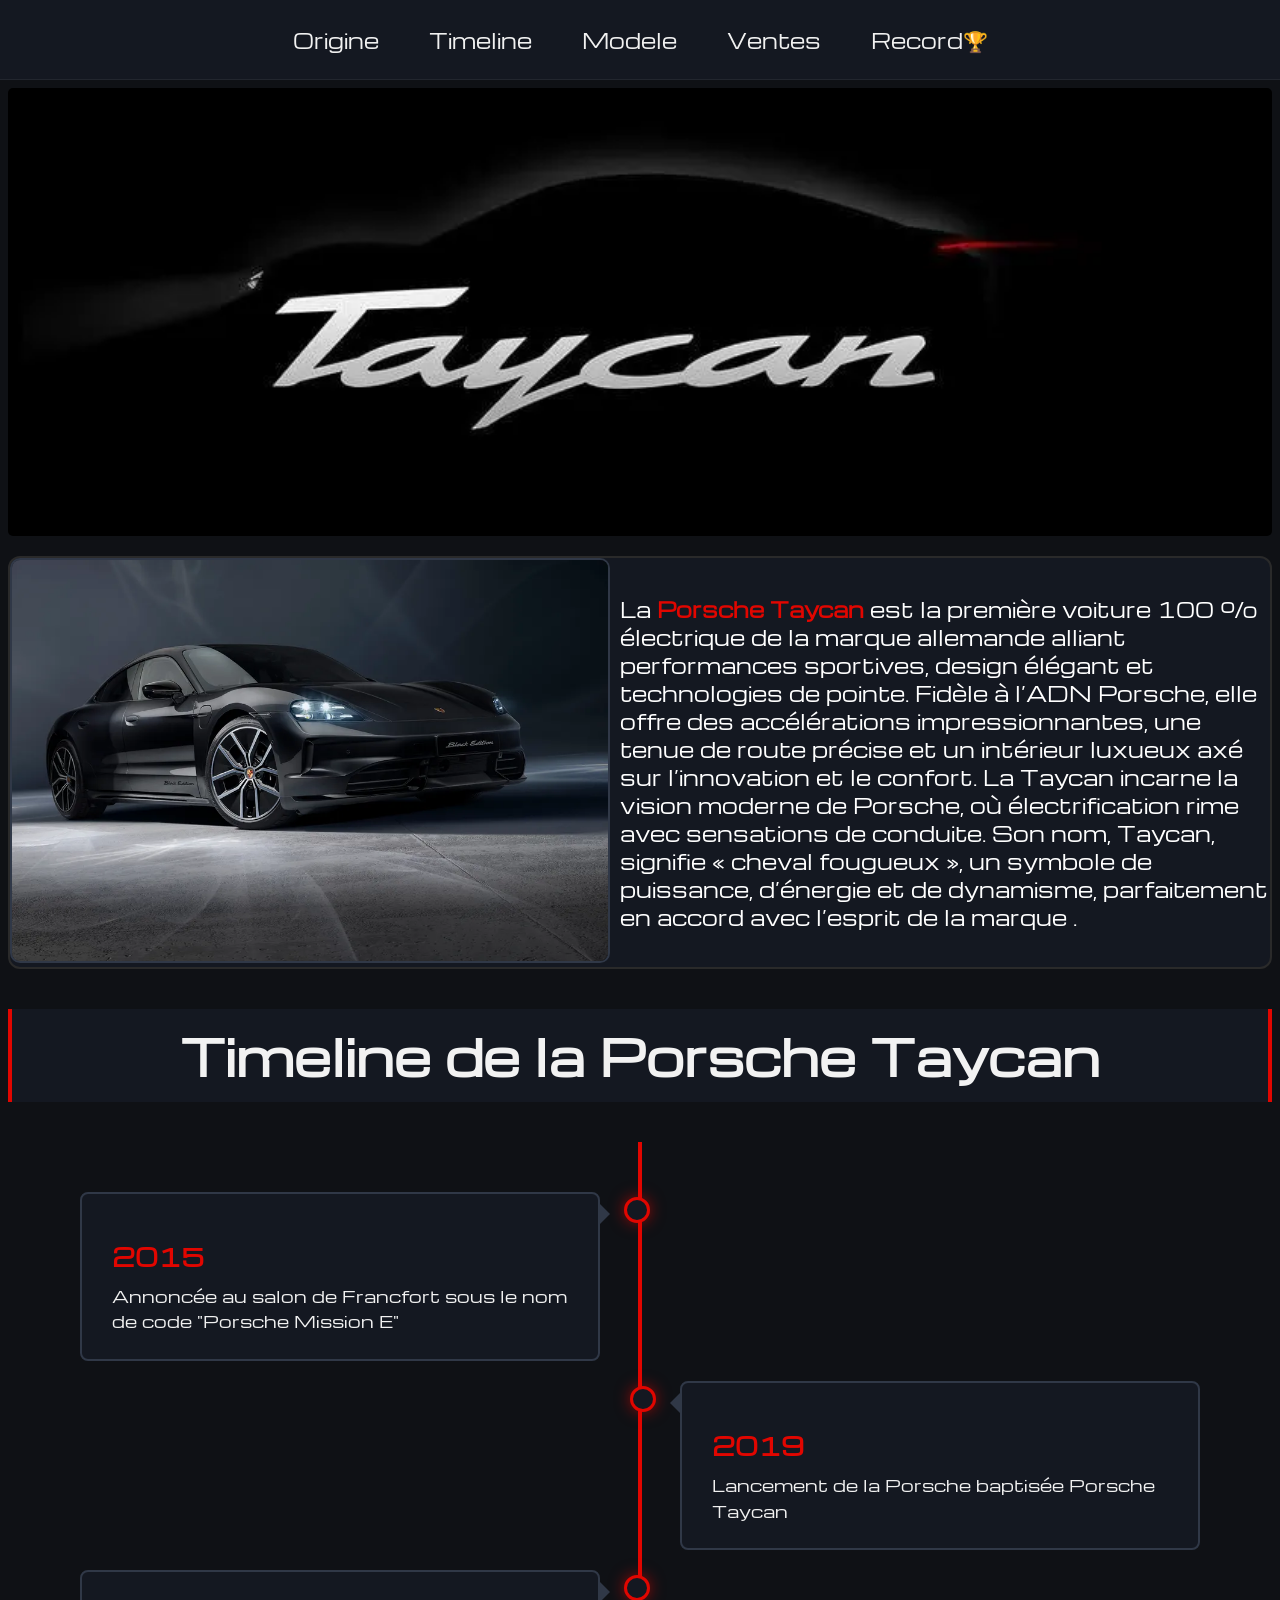
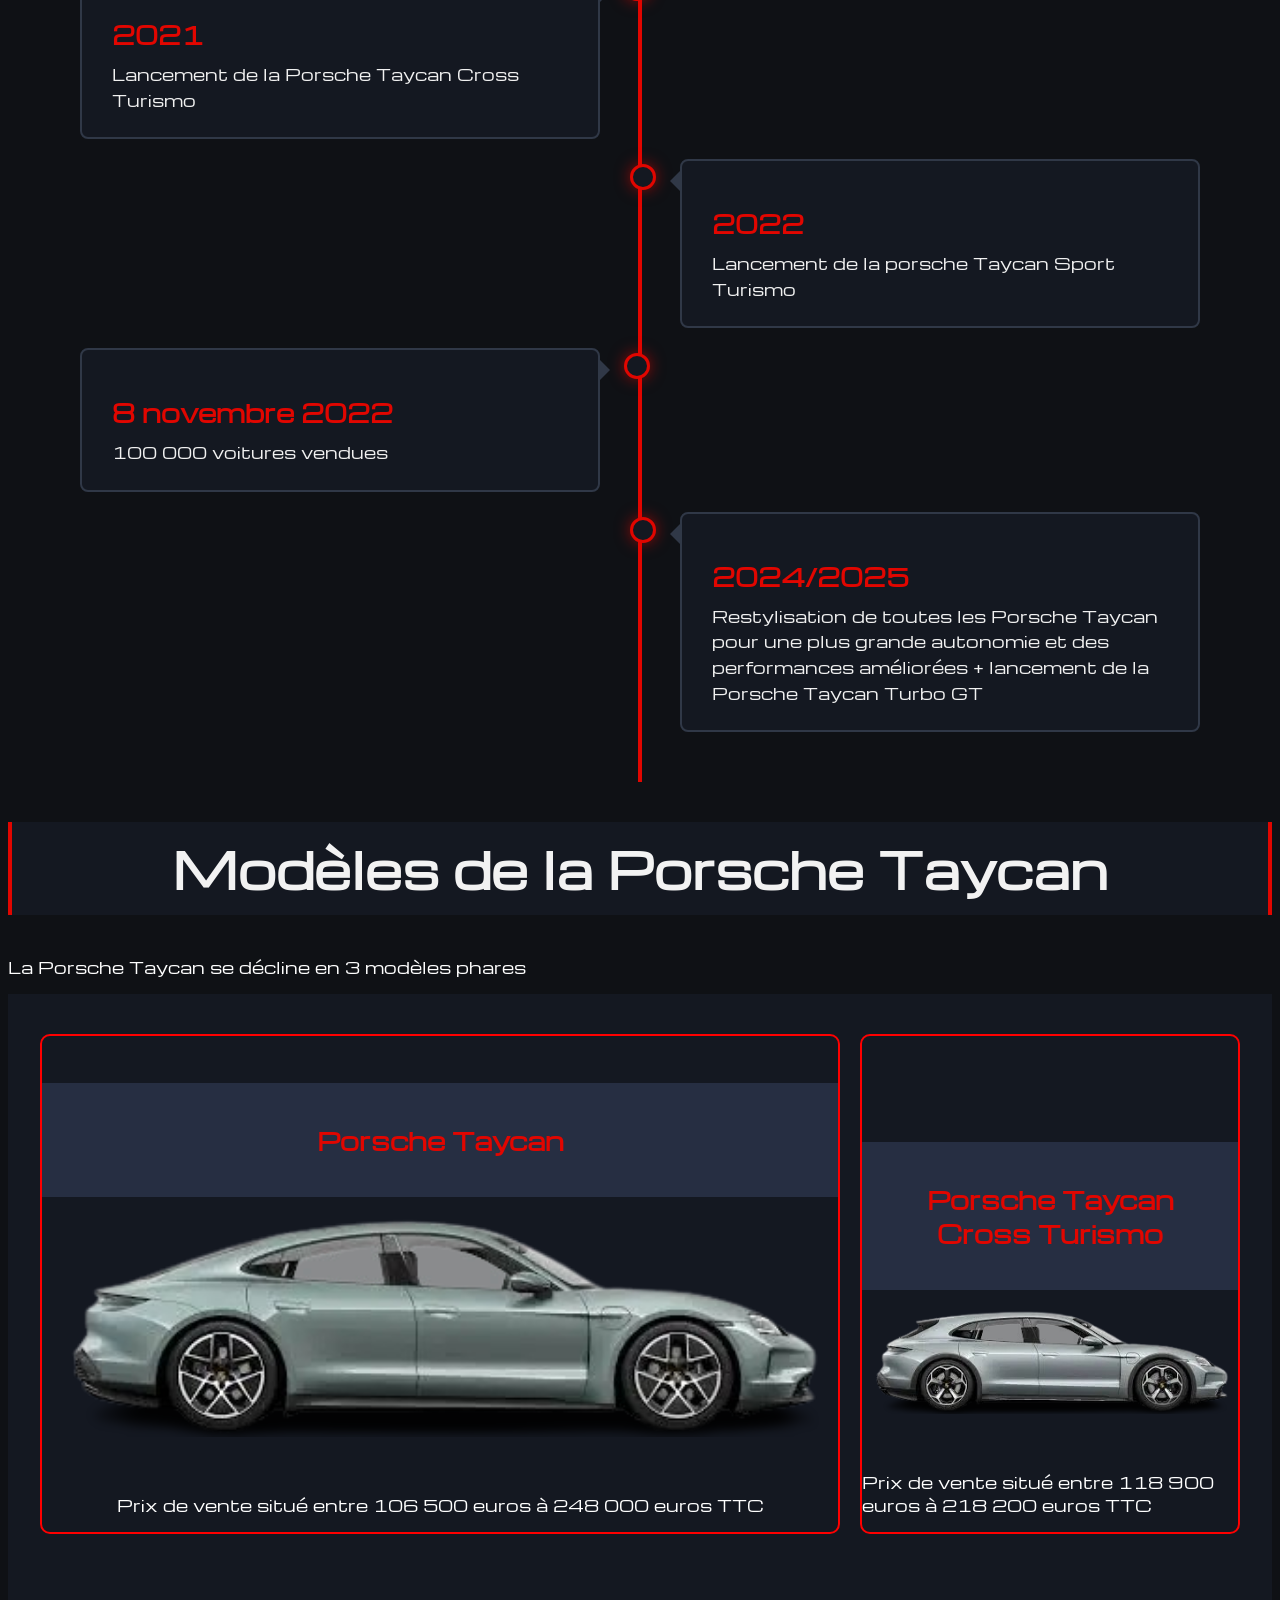
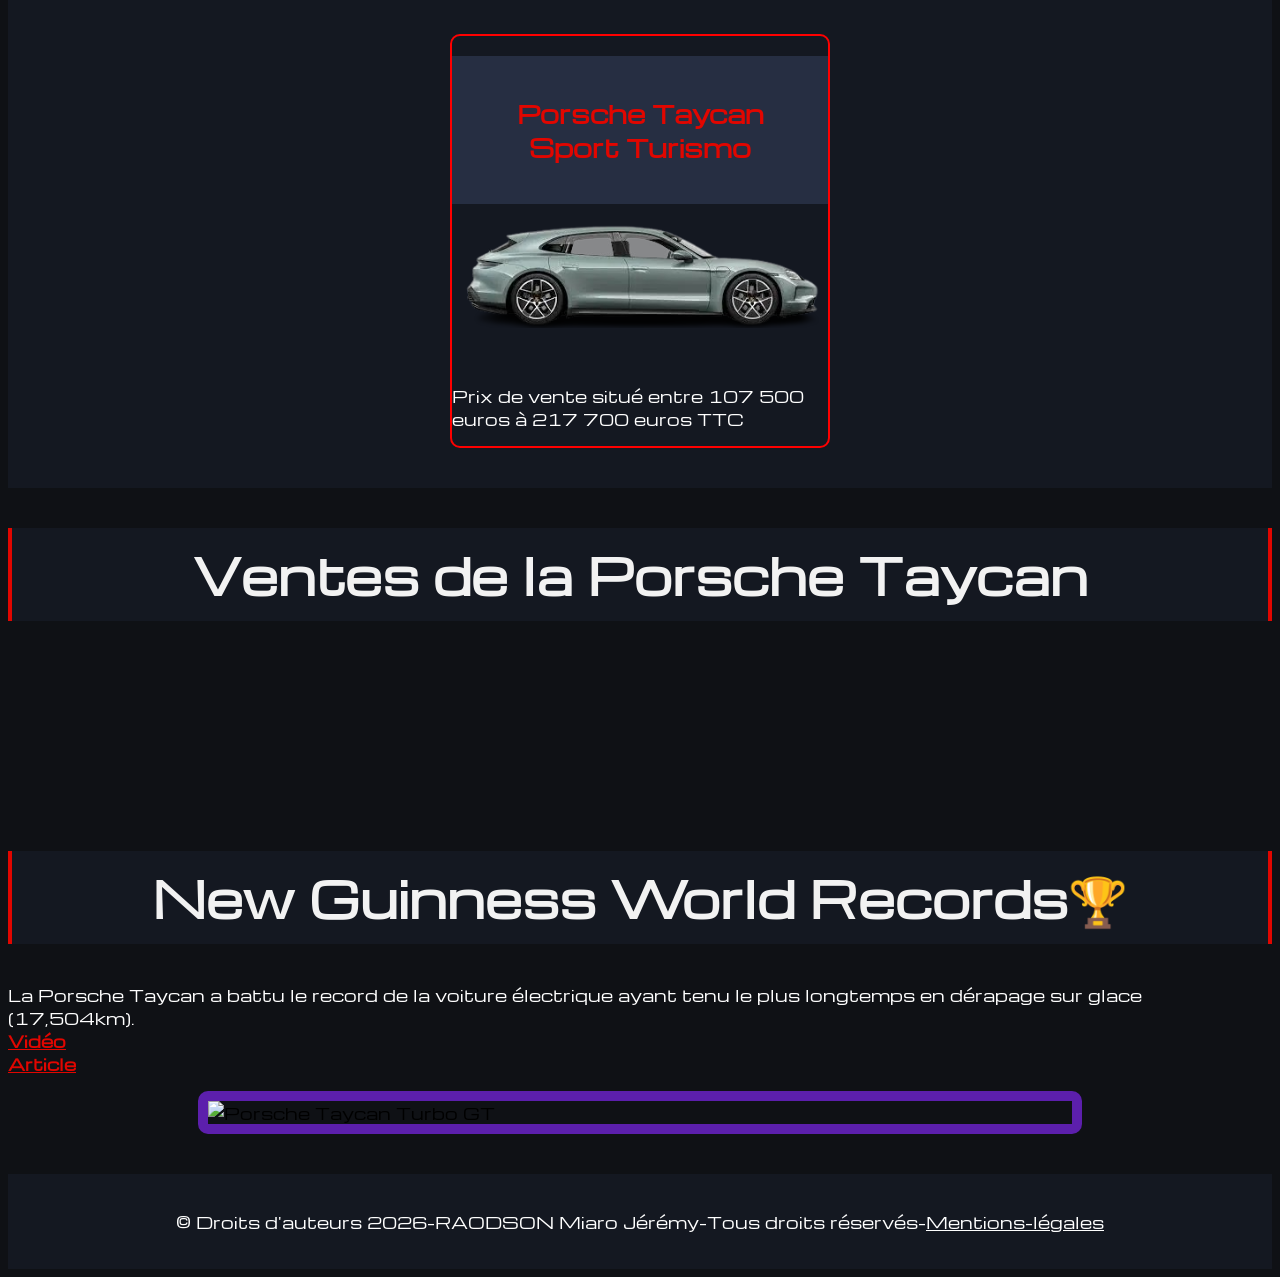
==== commit da51e00c: "modification du fichier index.html" ====
--- a/index.html
+++ b/index.html
@@ -103,7 +103,7 @@
                     <a href="https://www.porsche.com/france/models/taycan/taycan-models/taycan/" target="_blank"><img class="Image-modeles" src="img/berline.webp" alt="Porsche Taycan" title="Porsche Taycan" ></a>
                 </div>
                 <div class="paragraphe-modeles">
-                    <p class="prix">  Prix situé  entre 106 500 euros  à 248 000 euros  TTC</p>
+                    <p class="prix">  Prix de vente situé  entre 106 500 euros à 248 000 euros  TTC</p>
                 </div>
             </div>
             
@@ -115,7 +115,7 @@
                     <a href="https://www.porsche.com/france/models/taycan/taycan-cross-turismo-models/taycan-4-cross-turismo/" target="_blank"><img class="image-modeles" src="img/4s-cross-turismo.webp" alt="Porsche Taycan 4S Cross Turismo" title="Porsche Taycan 4S Cross Turismo"></a>
                 </div>
                 <div class="paragraphe-modeles">
-                    <p class="prix"> Prix situé de 118 900 euros à 218 200 euros TTC </p>
+                    <p class="prix"> Prix de vente situé entre 118 900 euros à 218 200 euros TTC </p>
                 </div>
             </div>
             <div class="Modeles-3">
@@ -126,7 +126,7 @@
                      <a href="https://www.porsche.com/france/models/taycan/taycan-sport-turismo-models/taycan-sport-turismo/" target="_blank"><img class="image-modeles" src="img/porsche-taycan-sport-turismo-.webp" alt="Porsche Taycan Sport Turismo" title="Porsche Taycan Sport Turismo"></a>
                     </div>
                     <div class="paragraphe-modeles">
-                        <p class="prix">  Prix situé de 107 500 euros à 217 700 euros TTC</p>
+                        <p class="prix">  Prix de vente situé entre 107 500 euros à 217 700 euros TTC</p>
                     </div>
                 </div>
             </div>
@@ -143,7 +143,7 @@
 
     <section id="records-section">
         <h1 class="record"> New Guinness World Records🏆</h1>
-        <p class="exploit"> La Porsche Taycan a battu le record de la voiture électrique ayant tenu le plus longtemps sur dérapage sur glace (17,504km). <br> <a class="video" href="https://www.youtube.com/watch?v=a9Fo43xPLoI" target="_blank">  Vidéo </a> <br> <a  class="article" href="https://newsroom.porsche.com/fr/ppdb/2025/01/17-kilometres-de-derapage-ininterrompu-sur-la-glace--un-nouvel-exploit-homologue-guinness-world-records-pour-le-porsche-taycan-38501.html" target="_blank">Article</a></p>
+        <p class="exploit"> La Porsche Taycan a battu le record de la voiture électrique ayant tenu le plus longtemps en dérapage sur glace (17,504km). <br> <a class="video" href="https://www.youtube.com/watch?v=a9Fo43xPLoI" target="_blank">  Vidéo </a> <br> <a  class="article" href="https://newsroom.porsche.com/fr/ppdb/2025/01/17-kilometres-de-derapage-ininterrompu-sur-la-glace--un-nouvel-exploit-homologue-guinness-world-records-pour-le-porsche-taycan-38501.html" target="_blank">Article</a></p>
         <img class="GT" src="img/GT.gif" alt="Porsche Taycan Turbo GT" title="Porsche Taycan Turbo GT">
 
     </section>
@@ -154,25 +154,5 @@
     <footer>
         <p class="mentions">&copy; Droits d'auteurs 2026-RAODSON Miaro Jérémy-Tous droits réservés-<a class="legales" href="page/Mentions-legales.html">Mentions-légales</a></p>
     </footer>
-
-
-
-
-        
-
-
-    
-
-   
-
-  
-
-    
-    
-        
-        
-    
-    
-    
 </body>
 </html>
